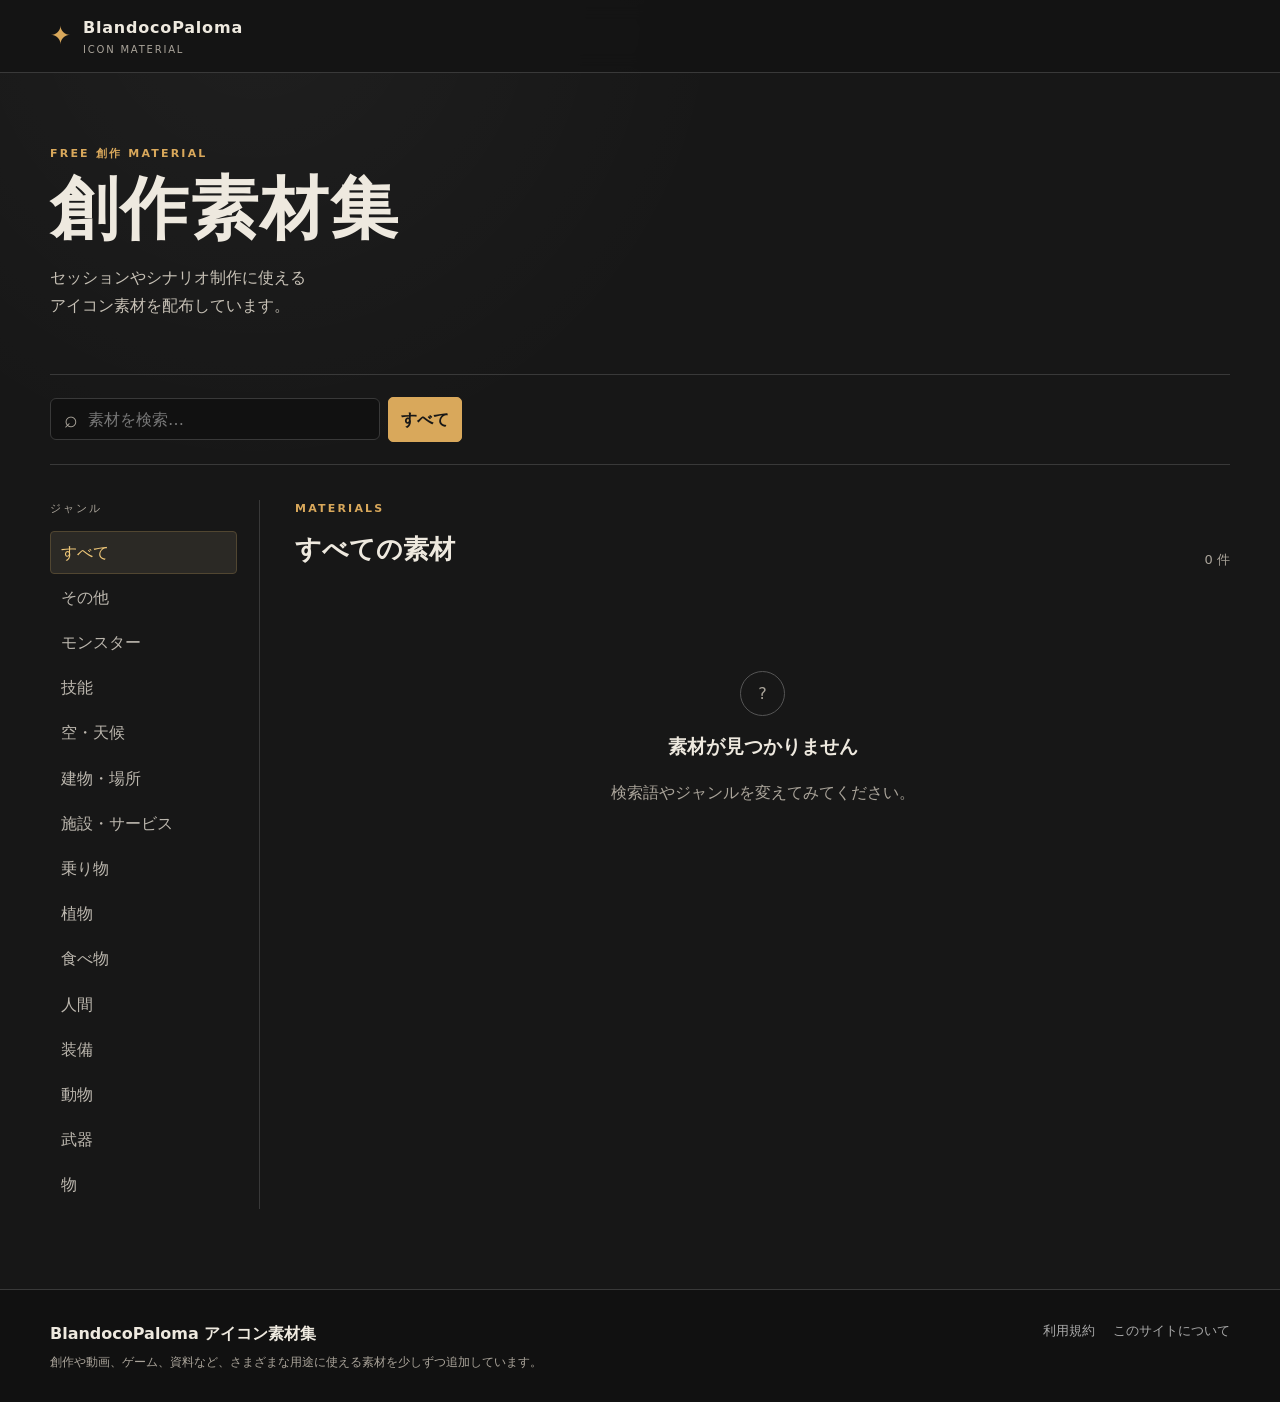
==== index.html @ 0085716a "Add files via upload" ====
<!doctype html>
<html lang="ja">
<head>
  <meta charset="utf-8">
  <meta name="viewport" content="width=device-width,initial-scale=1">
  <title>BlandocoPaloma アイコン素材集</title>
  <meta name="description" content="さまざまな用途に使えるアイコン素材を配布しています。">
  <link rel="stylesheet" href="style.css">
</head>
<body>
  <header class="site-header">
    <div class="wrap header-inner">
      <a class="brand" href="./">
        <span class="brand-mark">✦</span>
        <span>
          <strong>BlandocoPaloma</strong>
          <small>ICON MATERIAL</small>
        </span>
      </a>
      <button class="menu-button" id="menuButton" aria-label="メニュー">☰</button>
    </div>
  </header>

  <main class="wrap">
    <section class="hero">
      <p class="eyebrow">FREE 創作 MATERIAL</p>
      <h1>創作素材集</h1>
      <p class="hero-text">セッションやシナリオ制作に使える<br>アイコン素材を配布しています。</p>
    </section>

    <section class="toolbar">
      <label class="search">
        <span>⌕</span>
        <input id="searchInput" type="search" placeholder="素材を検索…">
      </label>
      <button class="filter-button active" data-category="all">すべて</button>
      <div id="categoryButtons" class="category-buttons"></div>
    </section>

    <section class="content">
      <aside class="sidebar" id="sidebar">
        <div class="sidebar-title">ジャンル</div>
        <button class="side-link active" data-category="all">すべて</button>
        <div id="sidebarCategories"></div>
      </aside>

      <div class="results">
        <div class="results-head">
          <div>
            <p class="eyebrow">MATERIALS</p>
            <h2 id="resultTitle">すべての素材</h2>
          </div>
          <span id="resultCount" class="count"></span>
        </div>
        <div id="materialGrid" class="material-grid"></div>
        <div id="emptyState" class="empty" hidden>
          <div class="empty-icon">?</div>
          <h3>素材が見つかりません</h3>
          <p>検索語やジャンルを変えてみてください。</p>
        </div>
      </div>
    </section>
  </main>

  <footer>
    <div class="wrap footer-inner">
      <div>
        <strong>BlandocoPaloma アイコン素材集</strong>
        <p>創作や動画、ゲーム、資料など、さまざまな用途に使える素材を少しずつ追加しています。</p>
      </div>
      <div class="footer-links">
        <a href="terms.html">利用規約</a>
        <a href="about.html">このサイトについて</a>
      </div>
    </div>
  </footer>

  <script src="materials.js"></script>
  <script src="app.js"></script>
</body>
</html>
---- style.css ----
@charset "UTF-8";

:root{
  --bg:#171717;
  --panel:#202020;
  --panel2:#252525;
  --line:#393939;
  --text:#eee9df;
  --muted:#aaa49a;
  --accent:#d9a85b;
  --accent2:#f0c879;
  --paper:#e7dfce;
  --shadow:0 12px 30px rgba(0,0,0,.25);
}
*{box-sizing:border-box}
html{scroll-behavior:smooth}
body{
  margin:0;
  background:
    radial-gradient(circle at 20% 0%,rgba(255,255,255,.035),transparent 30rem),
    var(--bg);
  color:var(--text);
  font-family:system-ui,-apple-system,BlinkMacSystemFont,"Yu Gothic","Hiragino Kaku Gothic ProN",sans-serif;
  line-height:1.7;
}
a{color:inherit;text-decoration:none}
button,input{font:inherit}
.wrap{width:min(1180px,calc(100% - 40px));margin:auto}
.site-header{
  border-bottom:1px solid var(--line);
  background:rgba(20,20,20,.92);
  position:sticky;top:0;z-index:20;
  backdrop-filter:blur(10px);
}
.header-inner{height:72px;display:flex;align-items:center;justify-content:space-between}
.brand{display:flex;gap:12px;align-items:center}
.brand-mark{font-size:25px;color:var(--accent)}
.brand strong{display:block;letter-spacing:.05em}
.brand small{display:block;color:var(--muted);font-size:10px;letter-spacing:.18em}
.menu-button{display:none;background:none;border:0;color:var(--text);font-size:25px}

.hero{
  padding:72px 0 55px;
  border-bottom:1px solid var(--line);
}
.eyebrow{
  margin:0 0 8px;color:var(--accent);
  font-size:11px;font-weight:700;letter-spacing:.2em;
}
h1{font-size:clamp(38px,7vw,68px);line-height:1.1;margin:0 0 18px;letter-spacing:.03em}
.hero-text{color:#c7c1b6;margin:0;font-size:16px}

.toolbar{
  display:flex;gap:8px;align-items:center;flex-wrap:wrap;
  padding:22px 0;border-bottom:1px solid var(--line);
}
.search{
  display:flex;align-items:center;gap:8px;
  width:min(330px,100%);height:42px;padding:0 13px;
  border:1px solid var(--line);background:#111;border-radius:6px;
}
.search span{font-size:23px;color:var(--muted)}
.search input{width:100%;border:0;outline:0;background:transparent;color:var(--text)}
.search input::placeholder{color:#777}
.filter-button,.category-chip{
  border:1px solid var(--line);background:#222;color:#bbb;
  border-radius:5px;padding:8px 12px;cursor:pointer;
}
.filter-button:hover,.category-chip:hover,.side-link:hover{border-color:#666;color:var(--text)}
.filter-button.active{background:var(--accent);border-color:var(--accent);color:#171717;font-weight:700}
.category-buttons{display:none}

.content{display:grid;grid-template-columns:210px 1fr;gap:35px;padding:35px 0 80px}
.sidebar{border-right:1px solid var(--line);padding-right:22px}
.sidebar-title{font-size:11px;letter-spacing:.18em;color:var(--muted);margin-bottom:12px}
.side-link{
  display:block;width:100%;text-align:left;padding:7px 10px;
  border:1px solid transparent;background:transparent;color:#bcb7ae;
  border-radius:4px;cursor:pointer;margin-bottom:2px;
}
.side-link.active{background:#2b2925;color:var(--accent2);border-color:#514631}
.results-head{display:flex;align-items:end;justify-content:space-between;margin-bottom:20px}
.results-head h2{margin:0;font-size:26px}
.count{color:var(--muted);font-size:13px}

.material-grid{
  display:grid;grid-template-columns:repeat(auto-fill,minmax(150px,1fr));gap:14px;
}
.card{
  min-width:0;background:var(--panel);border:1px solid var(--line);
  border-radius:7px;overflow:hidden;transition:.18s ease;
}
.card:hover{transform:translateY(-2px);border-color:#5c513e;box-shadow:var(--shadow)}
.thumb{
  aspect-ratio:1;background:#111;display:grid;place-items:center;
  padding:16px;position:relative;
}
.thumb img{max-width:100%;max-height:100%;object-fit:contain}
.placeholder{
  width:55%;height:55%;border:1px dashed #555;display:grid;place-items:center;
  color:#777;font-size:11px;text-align:center;
}
.card-info{padding:11px 12px 13px}
.card-name{font-size:14px;font-weight:700;white-space:nowrap;overflow:hidden;text-overflow:ellipsis}
.card-category{font-size:11px;color:var(--muted);margin-top:2px}
.download{
  display:block;text-align:center;margin-top:10px;padding:6px 8px;
  background:#2b2925;border:1px solid #4b4335;border-radius:4px;
  color:var(--accent2);font-size:12px;
}
.download:hover{background:#373228}

.empty{text-align:center;padding:80px 20px;color:var(--muted)}
.empty-icon{margin:auto;width:45px;height:45px;border:1px solid #555;border-radius:50%;display:grid;place-items:center}
.empty h3{color:var(--text);margin:15px 0 3px}

footer{border-top:1px solid var(--line);background:#111;padding:30px 0}
.footer-inner{display:flex;justify-content:space-between;gap:30px}
footer p{margin:5px 0 0;color:var(--muted);font-size:12px}
.footer-links{display:flex;gap:18px;color:#aaa;font-size:13px}
.footer-links a:hover{color:var(--accent2)}

@media(max-width:760px){
  .wrap{width:min(100% - 24px,1180px)}
  .header-inner{height:62px}
  .menu-button{display:block}
  .hero{padding:48px 0 38px}
  .content{display:block;padding-top:22px}
  .sidebar{display:none}
  .sidebar.open{display:block;border-right:0;border-bottom:1px solid var(--line);padding:0 0 18px;margin-bottom:22px}
  .category-buttons{display:flex;overflow:auto;gap:7px;width:100%;padding-bottom:2px}
  .toolbar{padding:15px 0}
  .search{width:100%;order:-1}
  .material-grid{grid-template-columns:repeat(2,minmax(0,1fr));gap:10px}
  .footer-inner{display:block}
  .footer-links{margin-top:18px}
}
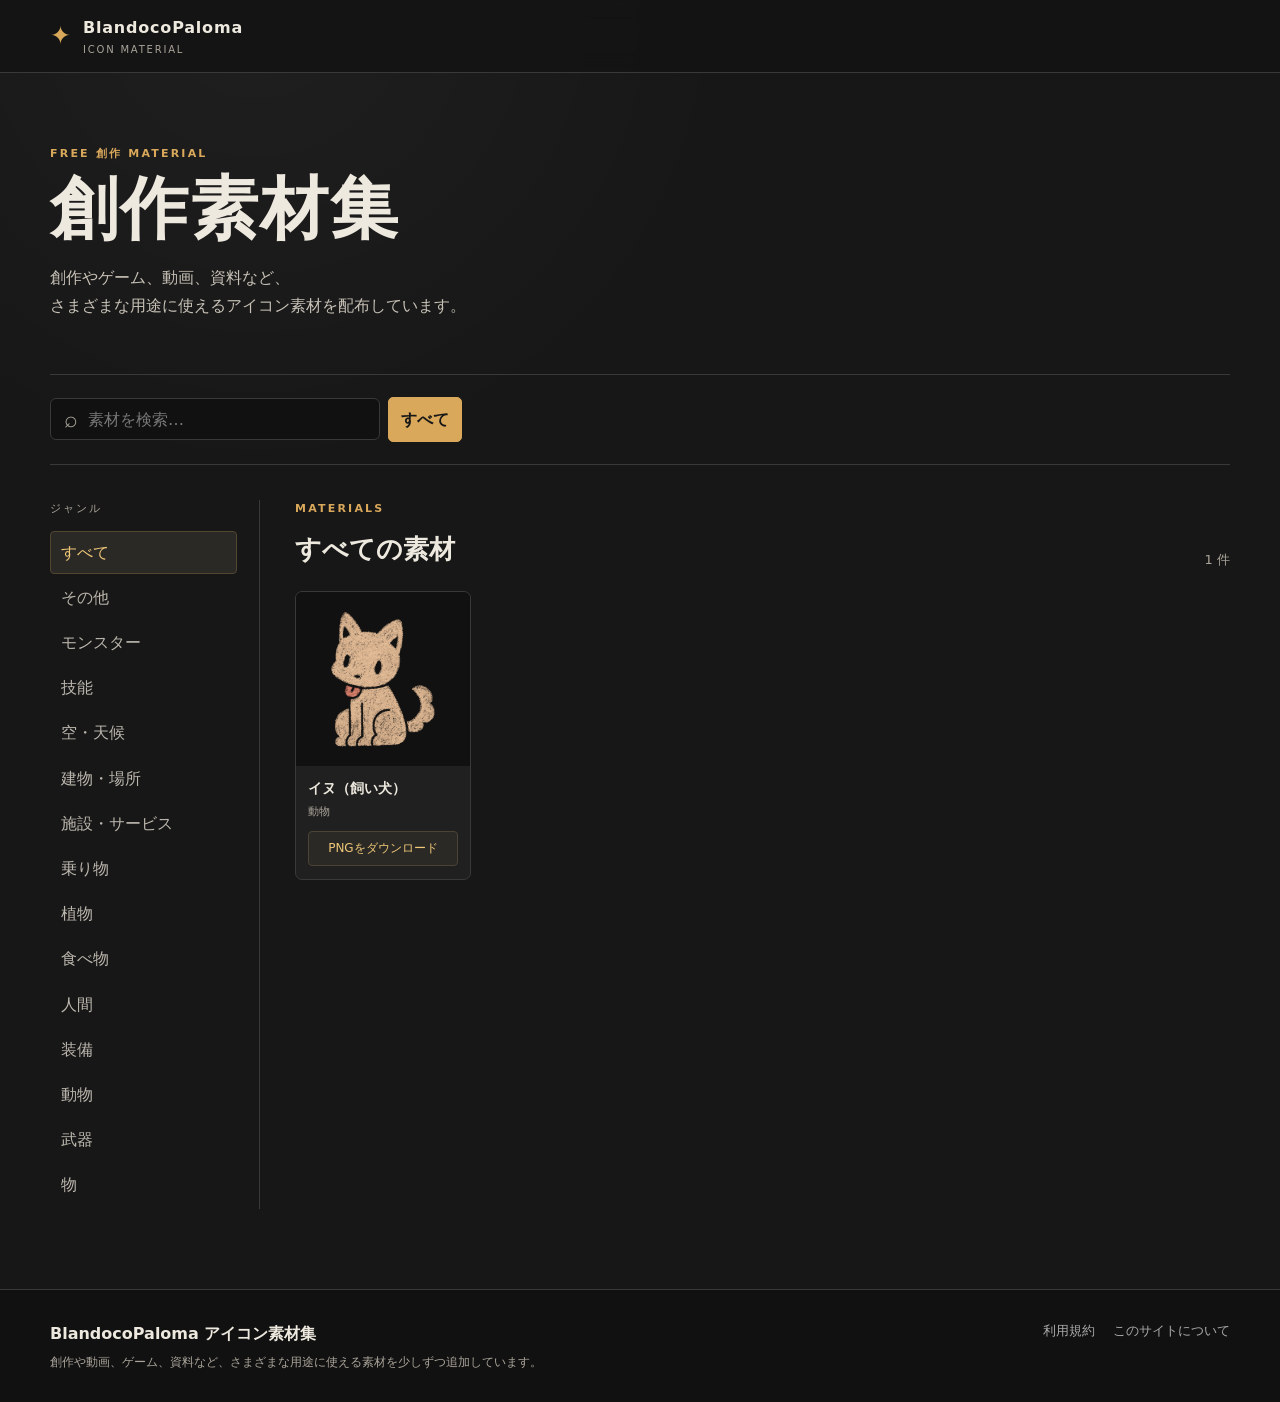
==== commit 1c240e7a: "自動登録機能を修正" ====
--- a/index.html
+++ b/index.html
@@ -25,7 +25,7 @@
     <section class="hero">
       <p class="eyebrow">FREE 創作 MATERIAL</p>
       <h1>創作素材集</h1>
-      <p class="hero-text">セッションやシナリオ制作に使える<br>アイコン素材を配布しています。</p>
+      <p class="hero-text">創作やゲーム、動画、資料など、<br>さまざまな用途に使えるアイコン素材を配布しています。</p>
     </section>
 
     <section class="toolbar">
